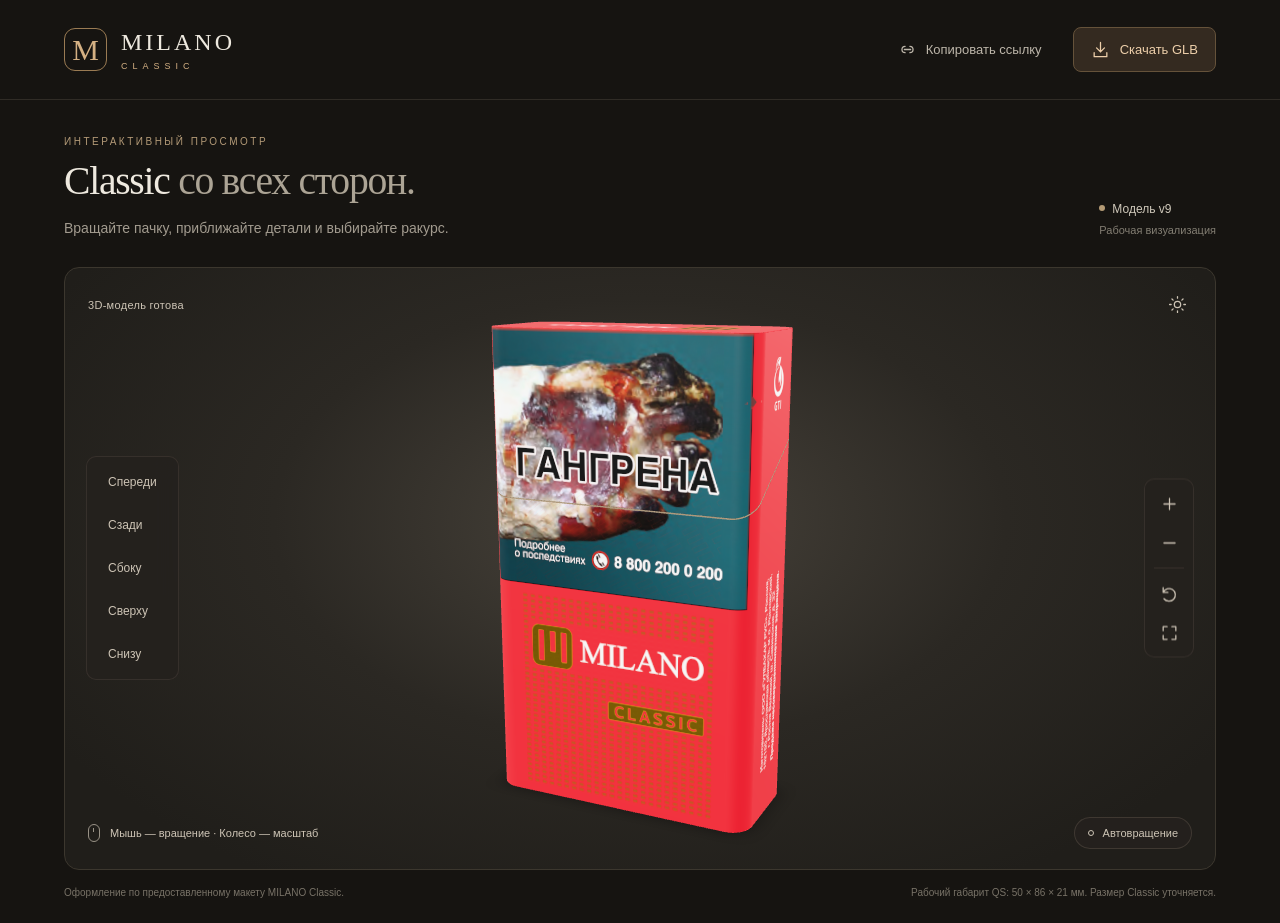
==== index.html @ 2cab7bbc "Publish MILANO Classic v9 interactive viewer" ====
<!doctype html>
<html lang="ru">
<head>
  <meta charset="utf-8">
  <meta name="viewport" content="width=device-width,initial-scale=1">
  <meta name="theme-color" content="#161411">
  <meta name="description" content="Посмотрите модель упаковки MILANO Classic со всех сторон. Вращение, приближение и скачивание модели.">
  <meta name="robots" content="noindex,nofollow">
  <title>MILANO Classic — 3D-просмотр</title>
  <link rel="icon" href="data:image/svg+xml,%3Csvg xmlns='http://www.w3.org/2000/svg' viewBox='0 0 64 64'%3E%3Crect width='64' height='64' rx='16' fill='%23161411'/%3E%3Ctext x='32' y='46' font-size='46' font-family='Georgia' text-anchor='middle' fill='%23d9b57b'%3EM%3C/text%3E%3C/svg%3E">
  <link rel="stylesheet" href="./styles.css?v=9">
  <script type="module" src="./assets/model-viewer.min.js"></script>
  <script type="module" src="./app.js?v=9"></script>
</head>
<body>
  <header class="header">
    <a class="brand" href="./" aria-label="MILANO Classic, главная"><span class="monogram" aria-hidden="true">M</span><span>MILANO<span class="brand-sub">CLASSIC</span></span></a>
    <div class="header-actions"><button id="share" class="quiet-button" type="button"><svg viewBox="0 0 24 24" aria-hidden="true"><path d="M15 8a4 4 0 0 1 0 8m-6 0a4 4 0 0 1 0-8m-1 4h8"/></svg>Копировать ссылку</button><a class="download" href="./assets/classic.glb?v=9" download="milano-classic-v9.glb"><svg viewBox="0 0 24 24" aria-hidden="true"><path d="M12 3v12m-5-5 5 5 5-5M4 16v5h16v-5"/></svg><span>Скачать GLB</span></a></div>
  </header>
  <main>
    <section class="intro" aria-labelledby="title"><div><p class="eyebrow">ИНТЕРАКТИВНЫЙ ПРОСМОТР</p><h1 id="title">Classic <span>со всех сторон.</span></h1><p class="description">Вращайте пачку, приближайте детали и выбирайте ракурс.</p></div><p class="version"><span></span>Модель v9<small>Рабочая визуализация</small></p></section>
    <section class="stage" id="stage" aria-label="Интерактивная 3D-модель">
      <div class="stage-top"><span id="status" role="status">Загрузка модели…</span><button class="icon-button" id="background" type="button" aria-label="Включить светлый фон" title="Светлый / тёмный фон"><svg viewBox="0 0 24 24" aria-hidden="true"><circle cx="12" cy="12" r="4"/><path d="M12 2v2m0 16v2M2 12h2m16 0h2M5 5l1.5 1.5m11 11L19 19M19 5l-1.5 1.5m-11 11L5 19"/></svg></button></div>
      <model-viewer id="viewer" src="./assets/classic.glb?v=9" poster="./assets/poster.png?v=9" alt="3D-модель пачки MILANO Classic со скруглёнными углами" camera-controls touch-action="pan-y" camera-orbit="25deg 75deg 105%" min-camera-orbit="auto 0deg 45%" max-camera-orbit="auto 180deg 240%" field-of-view="30deg" exposure="1" shadow-intensity="0.7" shadow-softness="1" environment-image="neutral" interaction-prompt="none" disable-pan aria-busy="true">
        <div class="loading" slot="progress-bar" id="loading"><span class="spinner"></span><span id="progress">Открываем 3D-модель</span></div>
      </model-viewer>
      <div class="error" id="error" hidden><h2>Не удалось открыть 3D-модель</h2><p>Попробуйте обновить просмотр или скачать GLB и открыть его на компьютере.</p><button class="download" id="retry" type="button">Повторить загрузку</button></div>
      <div class="view-controls" role="group" aria-label="Выбрать ракурс"><button data-view="front" type="button">Спереди</button><button data-view="back" type="button">Сзади</button><button data-view="side" type="button">Сбоку</button><button data-view="top" type="button">Сверху</button><button data-view="bottom" type="button">Снизу</button></div>
      <div class="utility-controls"><button class="icon-button" id="zoom-in" type="button" aria-label="Приблизить" title="Приблизить"><svg viewBox="0 0 24 24" aria-hidden="true"><path d="M5 12h14M12 5v14"/></svg></button><button class="icon-button" id="zoom-out" type="button" aria-label="Отдалить" title="Отдалить"><svg viewBox="0 0 24 24" aria-hidden="true"><path d="M5 12h14"/></svg></button><span class="separator"></span><button class="icon-button" id="reset" type="button" aria-label="Исходный ракурс" title="Исходный ракурс"><svg viewBox="0 0 24 24" aria-hidden="true"><path d="M4 10a8 8 0 1 1 1 8M4 4v6h6"/></svg></button><button class="icon-button" id="fullscreen" type="button" aria-label="На весь экран" title="На весь экран"><svg viewBox="0 0 24 24" aria-hidden="true"><path d="M9 4H4v5m11-5h5v5M4 15v5h5m6 0h5v-5"/></svg></button></div>
      <div class="stage-bottom"><p><span class="mouse-symbol" aria-hidden="true"></span><span class="desktop-hint">Мышь — вращение · Колесо — масштаб</span><span class="mobile-hint">Проведите пальцем для вращения · Сведите пальцы для масштаба</span></p><button id="rotate" class="rotate" aria-pressed="false" type="button"><span class="rotate-dot"></span>Автовращение</button></div>
    </section>
    <footer><p>Оформление по предоставленному макету MILANO Classic.</p><p>Рабочий габарит QS: 50 × 86 × 21 мм. Размер Classic уточняется.</p></footer>
  </main>
  <div class="toast" role="status" id="toast" hidden></div>
  <dialog id="share-dialog"><form method="dialog"><h2>Ссылка на модель</h2><p>Скопируйте адрес и отправьте коллегам.</p><input id="share-url" readonly aria-label="Ссылка на модель"><button class="download" value="close">Закрыть</button></form></dialog>
  <noscript><p class="noscript">Для вращения модели включите JavaScript. <a href="./assets/classic.glb?v=9" download>Скачать модель GLB</a>.</p></noscript>
</body>
</html>
---- styles.css ----
:root{font-family:Inter,"Segoe UI",Arial,sans-serif;color:#eee9df;background:#161411;color-scheme:dark;--gold:#d4b083;--muted:#9d988e;--border:#3e3930}*{box-sizing:border-box}body{margin:0}button,a,input{-webkit-tap-highlight-color:transparent}button,a{touch-action:manipulation}button{font:inherit;cursor:pointer}a{color:inherit;text-decoration:none}button:focus-visible,a:focus-visible,input:focus-visible{outline:2px solid #e5be89;outline-offset:5px}button:disabled{cursor:wait;opacity:.4}svg{width:19px;height:19px;fill:none;stroke:currentColor;stroke-width:1.6;stroke-linecap:round;stroke-linejoin:round;flex-shrink:0}.header{max-width:1600px;margin:auto;padding:27px 5%;display:flex;justify-content:space-between;align-items:center;border-bottom:1px solid #302c26}.brand{display:flex;gap:14px;align-items:center;font-family:Georgia,serif;font-size:24px;letter-spacing:3px}.monogram{width:43px;height:43px;border:1px solid #9a7b53;color:var(--gold);border-radius:11px;font-size:30px;line-height:41px;text-align:center;letter-spacing:0}.brand-sub{display:block;font:9px "Segoe UI",sans-serif;letter-spacing:5px;color:var(--gold);margin-top:5px}.header-actions{display:flex;align-items:center;gap:25px}.quiet-button{display:flex;gap:9px;align-items:center;background:none;border:0;color:#bdb6aa;font-size:13px}.quiet-button:hover{color:white}.download{display:inline-flex;align-items:center;justify-content:center;gap:10px;padding:12px 17px;border:1px solid #65523a;border-radius:8px;color:#edcfaa;background:#342a20;font-size:13px;transition:background .2s}.download:hover{background:#4c3a28}main{max-width:1600px;padding:0 5%;margin:auto}.intro{display:flex;justify-content:space-between;align-items:flex-end;gap:24px;padding:36px 0 28px}.eyebrow{font-size:10px;letter-spacing:2.5px;color:#b39a77;margin:0 0 12px}h1{font-family:Georgia,"Times New Roman",serif;font-size:clamp(30px,3.1vw,47px);font-weight:400;letter-spacing:-1.3px;margin:0;line-height:1.15}h1 span{color:#aca495}.description{color:#a29b8f;font-size:14px;margin:13px 0 0;line-height:1.5}.version{font-size:12px;white-space:nowrap;margin:0 0 3px;color:#d0c9bb}.version>span{display:inline-block;width:6px;height:6px;border-radius:50%;background:#b49b75;margin:0 7px 2px 0}.version small{display:block;font-size:11px;color:#837e73;margin-top:8px}.stage{position:relative;border:1px solid #3c372e;border-radius:15px;overflow:hidden;background:radial-gradient(ellipse at 50% 42%,#48433b 0,#2b2823 45%,#201e1a 85%);height:clamp(470px,67vh,820px);min-height:470px;isolation:isolate;--stage-color:#cdc4b5;--glass:#25221ee8;--button-active:#d0ad79}.stage.light{background:radial-gradient(ellipse at 50% 40%,#f1ede5,#ded9cf 65%,#cac3b7);--stage-color:#514b41;--glass:#f3eee5ed;--button-active:#3c3122}.stage-top{position:absolute;top:19px;left:23px;right:20px;display:flex;align-items:center;justify-content:space-between;z-index:2;pointer-events:none;color:var(--stage-color)}.stage-top>button{pointer-events:auto}#status{font-size:11px;letter-spacing:.3px}model-viewer{width:100%;height:100%;position:absolute;inset:0;--poster-color:transparent;--progress-bar-color:#d4b083;outline:none}.loading{position:absolute;left:50%;top:48%;transform:translate(-50%,-50%);display:flex;align-items:center;gap:12px;padding:15px 21px;border:1px solid #6c5d493a;border-radius:12px;white-space:nowrap;background:#201d19e8;color:#e0c7a2;font-size:12px}.loading[hidden]{display:none}.spinner{height:17px;width:17px;display:inline-block;border:1px solid #6f6251;border-top-color:#e5bd88;border-radius:50%;animation:spin 1s linear infinite}@keyframes spin{to{transform:rotate(360deg)}}.icon-button{width:36px;height:36px;display:flex;align-items:center;justify-content:center;border:0;border-radius:7px;background:transparent;color:var(--stage-color);transition:background .15s}.icon-button:hover{background:#9c846a30}.view-controls{position:absolute;top:50%;left:21px;transform:translateY(-50%);display:flex;flex-direction:column;gap:5px;background:var(--glass);border:1px solid #8a77682e;padding:6px;border-radius:10px;backdrop-filter:blur(12px)}.view-controls button{background:transparent;border:0;border-radius:6px;font-size:12px;color:var(--stage-color);padding:12px 15px;text-align:left}.view-controls button:hover,.view-controls button[aria-pressed=true]{background:#9c846a24;color:var(--button-active)}.utility-controls{position:absolute;right:21px;top:50%;transform:translateY(-50%);display:flex;flex-direction:column;gap:3px;padding:6px;background:var(--glass);border:1px solid #8a77682e;border-radius:10px;backdrop-filter:blur(12px)}.separator{height:1px;background:#8c7c6430;margin:4px 3px}.stage-bottom{position:absolute;bottom:20px;left:23px;right:23px;display:flex;align-items:center;justify-content:space-between;gap:12px;color:var(--stage-color)}.stage-bottom p{display:flex;align-items:center;gap:10px;margin:0;font-size:11px}.mouse-symbol{display:inline-block;width:12px;height:18px;border:1px solid currentColor;border-radius:8px;position:relative;opacity:.7}.mouse-symbol:after{content:"";position:absolute;left:4px;top:3px;height:4px;border-left:1px solid currentColor}.rotate{display:flex;align-items:center;gap:9px;border:1px solid #8a776845;background:var(--glass);border-radius:20px;color:var(--stage-color);padding:9px 13px;font-size:11px}.rotate-dot{width:6px;height:6px;border:1px solid currentColor;border-radius:50%}.rotate[aria-pressed=true] .rotate-dot{background:var(--button-active);border-color:var(--button-active)}.mobile-hint{display:none}.error{position:absolute;inset:0;display:flex;flex-direction:column;align-items:center;justify-content:center;padding:35px;background:#201e1aef;text-align:center;z-index:4}.error[hidden]{display:none}.error h2{font-weight:500;font-size:23px}.error p{font-size:14px;color:#b8ac9b;max-width:420px;line-height:1.6}footer{display:flex;justify-content:space-between;gap:20px;padding:15px 0 23px;color:#787267;font-size:10px;line-height:1.5}footer p{margin:0}.stage:fullscreen{border:0;border-radius:0;height:100vh;max-width:none}.toast{position:fixed;left:50%;bottom:25px;transform:translateX(-50%);background:#eee4d1;color:#29241c;border-radius:9px;padding:13px 20px;font-size:13px;z-index:10;box-shadow:0 4px 35px #0005}.toast[hidden]{display:none}dialog{max-width:min(500px,90vw);padding:30px;border:1px solid #65523a;border-radius:14px;background:#231f19;color:#eee9df}dialog::backdrop{background:#0009}dialog h2{font:28px Georgia,serif}dialog p{font-size:14px;color:#aaa08f}dialog input{width:100%;margin:10px 0 25px;padding:12px;border:1px solid #635642;background:#171410;border-radius:6px;color:#e0c7a2}.noscript{margin:25px;text-align:center}.noscript a{text-decoration:underline}@media(max-width:700px){.header{padding:19px 5%}.header-actions{gap:13px}.quiet-button{font-size:0;padding:6px}.quiet-button svg{width:21px;height:21px}.download{padding:10px 12px;font-size:11px}.brand{font-size:18px;gap:10px;letter-spacing:2px}.monogram{width:36px;height:36px;line-height:35px;font-size:26px;border-radius:9px}.brand-sub{font-size:8px;margin-top:3px;letter-spacing:4px}.intro{padding:27px 0 22px;align-items:flex-start;gap:10px}.eyebrow{font-size:8px;letter-spacing:1.8px}h1{font-size:32px}h1 span{display:block;margin-top:3px}.description{font-size:12px;max-width:240px;margin-top:12px}.version{font-size:10px;margin-top:6px}.version small{font-size:9px;white-space:normal;max-width:86px}.stage{height:65vh;min-height:510px}.stage-top{left:15px;right:13px;top:12px}.view-controls{left:50%;top:auto;bottom:61px;transform:translateX(-50%);flex-direction:row;gap:0;padding:4px}.view-controls button{padding:10px 11px;font-size:10px;white-space:nowrap}.utility-controls{top:60px;right:12px;transform:none;padding:3px}.icon-button{width:32px;height:32px}.stage-bottom{bottom:17px;left:15px;right:15px;align-items:center}.desktop-hint,.mouse-symbol{display:none}.mobile-hint{display:inline}.stage-bottom p{font-size:8px;max-width:155px;line-height:1.5}.rotate{font-size:9px;padding:8px 10px;gap:6px}footer{font-size:9px;flex-direction:column;gap:5px;padding-top:12px}}@media(prefers-reduced-motion:reduce){*{scroll-behavior:auto}.spinner{animation-duration:2s}}
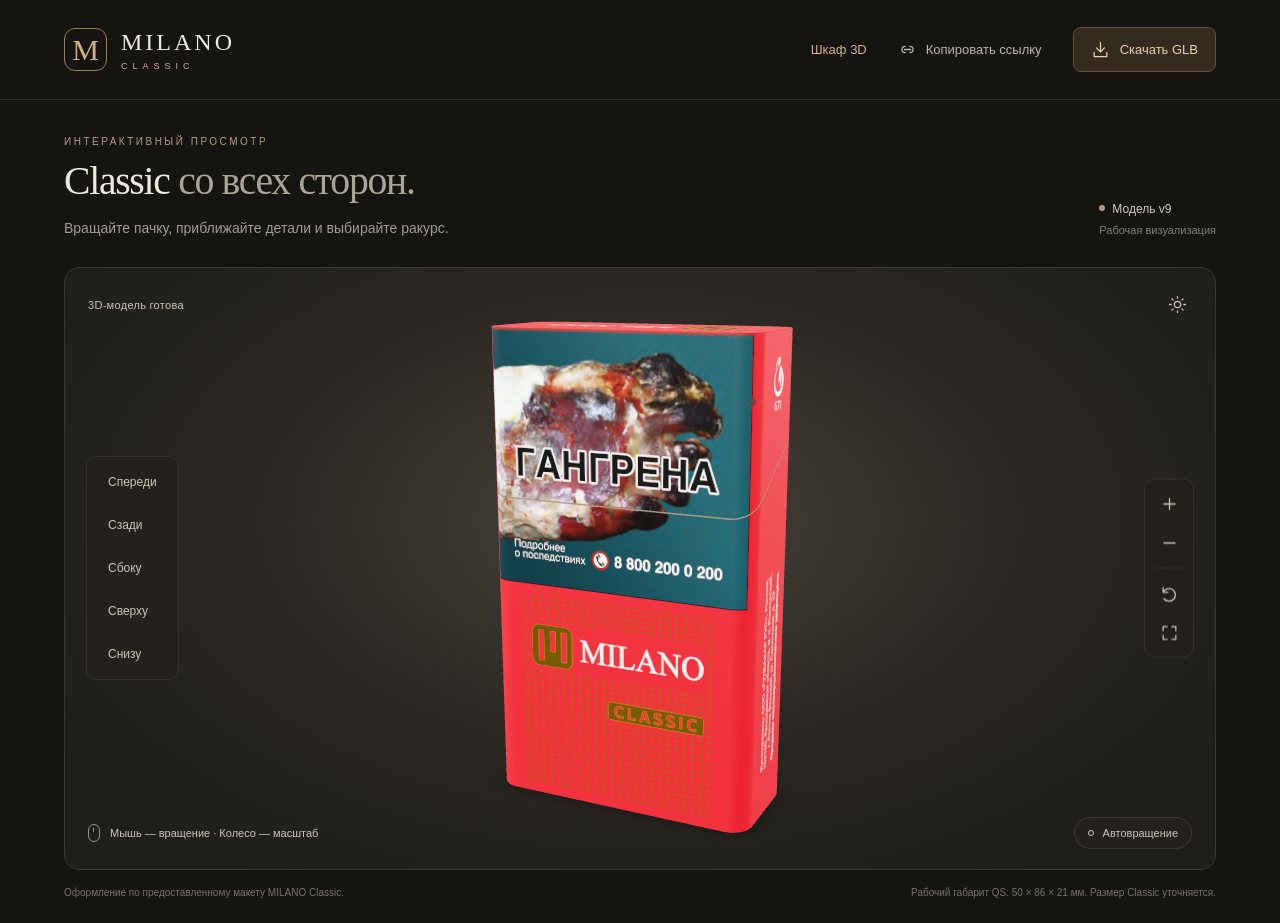
==== commit fae2fc05: "Add instanced 3D cabinet with 1100 Classic packs" ====
--- a/index.html
+++ b/index.html
@@ -8,14 +8,14 @@
   <meta name="robots" content="noindex,nofollow">
   <title>MILANO Classic — 3D-просмотр</title>
   <link rel="icon" href="data:image/svg+xml,%3Csvg xmlns='http://www.w3.org/2000/svg' viewBox='0 0 64 64'%3E%3Crect width='64' height='64' rx='16' fill='%23161411'/%3E%3Ctext x='32' y='46' font-size='46' font-family='Georgia' text-anchor='middle' fill='%23d9b57b'%3EM%3C/text%3E%3C/svg%3E">
-  <link rel="stylesheet" href="./styles.css?v=9">
+  <link rel="stylesheet" href="./styles.css?v=10">
   <script type="module" src="./assets/model-viewer.min.js"></script>
   <script type="module" src="./app.js?v=9"></script>
 </head>
 <body>
   <header class="header">
     <a class="brand" href="./" aria-label="MILANO Classic, главная"><span class="monogram" aria-hidden="true">M</span><span>MILANO<span class="brand-sub">CLASSIC</span></span></a>
-    <div class="header-actions"><button id="share" class="quiet-button" type="button"><svg viewBox="0 0 24 24" aria-hidden="true"><path d="M15 8a4 4 0 0 1 0 8m-6 0a4 4 0 0 1 0-8m-1 4h8"/></svg>Копировать ссылку</button><a class="download" href="./assets/classic.glb?v=9" download="milano-classic-v9.glb"><svg viewBox="0 0 24 24" aria-hidden="true"><path d="M12 3v12m-5-5 5 5 5-5M4 16v5h16v-5"/></svg><span>Скачать GLB</span></a></div>
+    <div class="header-actions"><a class="model-link" href="./cabinet/">Шкаф 3D</a><button id="share" class="quiet-button" type="button"><svg viewBox="0 0 24 24" aria-hidden="true"><path d="M15 8a4 4 0 0 1 0 8m-6 0a4 4 0 0 1 0-8m-1 4h8"/></svg>Копировать ссылку</button><a class="download" href="./assets/classic.glb?v=9" download="milano-classic-v9.glb"><svg viewBox="0 0 24 24" aria-hidden="true"><path d="M12 3v12m-5-5 5 5 5-5M4 16v5h16v-5"/></svg><span>Скачать GLB</span></a></div>
   </header>
   <main>
     <section class="intro" aria-labelledby="title"><div><p class="eyebrow">ИНТЕРАКТИВНЫЙ ПРОСМОТР</p><h1 id="title">Classic <span>со всех сторон.</span></h1><p class="description">Вращайте пачку, приближайте детали и выбирайте ракурс.</p></div><p class="version"><span></span>Модель v9<small>Рабочая визуализация</small></p></section>
--- a/styles.css
+++ b/styles.css
@@ -1 +1,3 @@
 :root{font-family:Inter,"Segoe UI",Arial,sans-serif;color:#eee9df;background:#161411;color-scheme:dark;--gold:#d4b083;--muted:#9d988e;--border:#3e3930}*{box-sizing:border-box}body{margin:0}button,a,input{-webkit-tap-highlight-color:transparent}button,a{touch-action:manipulation}button{font:inherit;cursor:pointer}a{color:inherit;text-decoration:none}button:focus-visible,a:focus-visible,input:focus-visible{outline:2px solid #e5be89;outline-offset:5px}button:disabled{cursor:wait;opacity:.4}svg{width:19px;height:19px;fill:none;stroke:currentColor;stroke-width:1.6;stroke-linecap:round;stroke-linejoin:round;flex-shrink:0}.header{max-width:1600px;margin:auto;padding:27px 5%;display:flex;justify-content:space-between;align-items:center;border-bottom:1px solid #302c26}.brand{display:flex;gap:14px;align-items:center;font-family:Georgia,serif;font-size:24px;letter-spacing:3px}.monogram{width:43px;height:43px;border:1px solid #9a7b53;color:var(--gold);border-radius:11px;font-size:30px;line-height:41px;text-align:center;letter-spacing:0}.brand-sub{display:block;font:9px "Segoe UI",sans-serif;letter-spacing:5px;color:var(--gold);margin-top:5px}.header-actions{display:flex;align-items:center;gap:25px}.quiet-button{display:flex;gap:9px;align-items:center;background:none;border:0;color:#bdb6aa;font-size:13px}.quiet-button:hover{color:white}.download{display:inline-flex;align-items:center;justify-content:center;gap:10px;padding:12px 17px;border:1px solid #65523a;border-radius:8px;color:#edcfaa;background:#342a20;font-size:13px;transition:background .2s}.download:hover{background:#4c3a28}main{max-width:1600px;padding:0 5%;margin:auto}.intro{display:flex;justify-content:space-between;align-items:flex-end;gap:24px;padding:36px 0 28px}.eyebrow{font-size:10px;letter-spacing:2.5px;color:#b39a77;margin:0 0 12px}h1{font-family:Georgia,"Times New Roman",serif;font-size:clamp(30px,3.1vw,47px);font-weight:400;letter-spacing:-1.3px;margin:0;line-height:1.15}h1 span{color:#aca495}.description{color:#a29b8f;font-size:14px;margin:13px 0 0;line-height:1.5}.version{font-size:12px;white-space:nowrap;margin:0 0 3px;color:#d0c9bb}.version>span{display:inline-block;width:6px;height:6px;border-radius:50%;background:#b49b75;margin:0 7px 2px 0}.version small{display:block;font-size:11px;color:#837e73;margin-top:8px}.stage{position:relative;border:1px solid #3c372e;border-radius:15px;overflow:hidden;background:radial-gradient(ellipse at 50% 42%,#48433b 0,#2b2823 45%,#201e1a 85%);height:clamp(470px,67vh,820px);min-height:470px;isolation:isolate;--stage-color:#cdc4b5;--glass:#25221ee8;--button-active:#d0ad79}.stage.light{background:radial-gradient(ellipse at 50% 40%,#f1ede5,#ded9cf 65%,#cac3b7);--stage-color:#514b41;--glass:#f3eee5ed;--button-active:#3c3122}.stage-top{position:absolute;top:19px;left:23px;right:20px;display:flex;align-items:center;justify-content:space-between;z-index:2;pointer-events:none;color:var(--stage-color)}.stage-top>button{pointer-events:auto}#status{font-size:11px;letter-spacing:.3px}model-viewer{width:100%;height:100%;position:absolute;inset:0;--poster-color:transparent;--progress-bar-color:#d4b083;outline:none}.loading{position:absolute;left:50%;top:48%;transform:translate(-50%,-50%);display:flex;align-items:center;gap:12px;padding:15px 21px;border:1px solid #6c5d493a;border-radius:12px;white-space:nowrap;background:#201d19e8;color:#e0c7a2;font-size:12px}.loading[hidden]{display:none}.spinner{height:17px;width:17px;display:inline-block;border:1px solid #6f6251;border-top-color:#e5bd88;border-radius:50%;animation:spin 1s linear infinite}@keyframes spin{to{transform:rotate(360deg)}}.icon-button{width:36px;height:36px;display:flex;align-items:center;justify-content:center;border:0;border-radius:7px;background:transparent;color:var(--stage-color);transition:background .15s}.icon-button:hover{background:#9c846a30}.view-controls{position:absolute;top:50%;left:21px;transform:translateY(-50%);display:flex;flex-direction:column;gap:5px;background:var(--glass);border:1px solid #8a77682e;padding:6px;border-radius:10px;backdrop-filter:blur(12px)}.view-controls button{background:transparent;border:0;border-radius:6px;font-size:12px;color:var(--stage-color);padding:12px 15px;text-align:left}.view-controls button:hover,.view-controls button[aria-pressed=true]{background:#9c846a24;color:var(--button-active)}.utility-controls{position:absolute;right:21px;top:50%;transform:translateY(-50%);display:flex;flex-direction:column;gap:3px;padding:6px;background:var(--glass);border:1px solid #8a77682e;border-radius:10px;backdrop-filter:blur(12px)}.separator{height:1px;background:#8c7c6430;margin:4px 3px}.stage-bottom{position:absolute;bottom:20px;left:23px;right:23px;display:flex;align-items:center;justify-content:space-between;gap:12px;color:var(--stage-color)}.stage-bottom p{display:flex;align-items:center;gap:10px;margin:0;font-size:11px}.mouse-symbol{display:inline-block;width:12px;height:18px;border:1px solid currentColor;border-radius:8px;position:relative;opacity:.7}.mouse-symbol:after{content:"";position:absolute;left:4px;top:3px;height:4px;border-left:1px solid currentColor}.rotate{display:flex;align-items:center;gap:9px;border:1px solid #8a776845;background:var(--glass);border-radius:20px;color:var(--stage-color);padding:9px 13px;font-size:11px}.rotate-dot{width:6px;height:6px;border:1px solid currentColor;border-radius:50%}.rotate[aria-pressed=true] .rotate-dot{background:var(--button-active);border-color:var(--button-active)}.mobile-hint{display:none}.error{position:absolute;inset:0;display:flex;flex-direction:column;align-items:center;justify-content:center;padding:35px;background:#201e1aef;text-align:center;z-index:4}.error[hidden]{display:none}.error h2{font-weight:500;font-size:23px}.error p{font-size:14px;color:#b8ac9b;max-width:420px;line-height:1.6}footer{display:flex;justify-content:space-between;gap:20px;padding:15px 0 23px;color:#787267;font-size:10px;line-height:1.5}footer p{margin:0}.stage:fullscreen{border:0;border-radius:0;height:100vh;max-width:none}.toast{position:fixed;left:50%;bottom:25px;transform:translateX(-50%);background:#eee4d1;color:#29241c;border-radius:9px;padding:13px 20px;font-size:13px;z-index:10;box-shadow:0 4px 35px #0005}.toast[hidden]{display:none}dialog{max-width:min(500px,90vw);padding:30px;border:1px solid #65523a;border-radius:14px;background:#231f19;color:#eee9df}dialog::backdrop{background:#0009}dialog h2{font:28px Georgia,serif}dialog p{font-size:14px;color:#aaa08f}dialog input{width:100%;margin:10px 0 25px;padding:12px;border:1px solid #635642;background:#171410;border-radius:6px;color:#e0c7a2}.noscript{margin:25px;text-align:center}.noscript a{text-decoration:underline}@media(max-width:700px){.header{padding:19px 5%}.header-actions{gap:13px}.quiet-button{font-size:0;padding:6px}.quiet-button svg{width:21px;height:21px}.download{padding:10px 12px;font-size:11px}.brand{font-size:18px;gap:10px;letter-spacing:2px}.monogram{width:36px;height:36px;line-height:35px;font-size:26px;border-radius:9px}.brand-sub{font-size:8px;margin-top:3px;letter-spacing:4px}.intro{padding:27px 0 22px;align-items:flex-start;gap:10px}.eyebrow{font-size:8px;letter-spacing:1.8px}h1{font-size:32px}h1 span{display:block;margin-top:3px}.description{font-size:12px;max-width:240px;margin-top:12px}.version{font-size:10px;margin-top:6px}.version small{font-size:9px;white-space:normal;max-width:86px}.stage{height:65vh;min-height:510px}.stage-top{left:15px;right:13px;top:12px}.view-controls{left:50%;top:auto;bottom:61px;transform:translateX(-50%);flex-direction:row;gap:0;padding:4px}.view-controls button{padding:10px 11px;font-size:10px;white-space:nowrap}.utility-controls{top:60px;right:12px;transform:none;padding:3px}.icon-button{width:32px;height:32px}.stage-bottom{bottom:17px;left:15px;right:15px;align-items:center}.desktop-hint,.mouse-symbol{display:none}.mobile-hint{display:inline}.stage-bottom p{font-size:8px;max-width:155px;line-height:1.5}.rotate{font-size:9px;padding:8px 10px;gap:6px}footer{font-size:9px;flex-direction:column;gap:5px;padding-top:12px}}@media(prefers-reduced-motion:reduce){*{scroll-behavior:auto}.spinner{animation-duration:2s}}
+
+.model-link{font-size:13px;color:var(--gold);white-space:nowrap}@media(max-width:600px){.model-link{font-size:11px}.header-actions{gap:10px}}
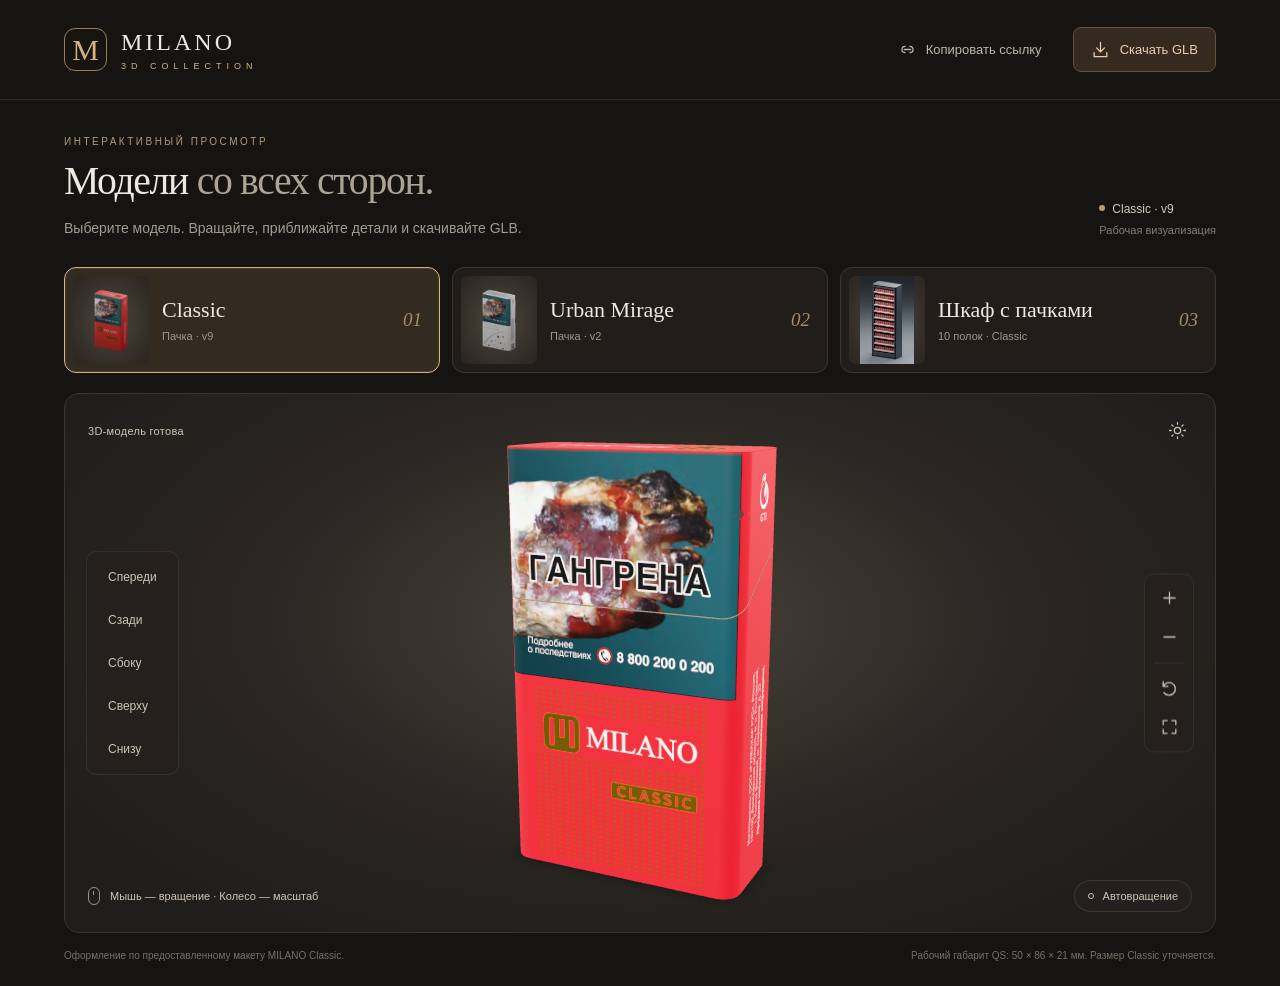
==== commit ed921d01: "Unify Classic Urban Mirage and cabinet in one 3D catalog" ====
--- a/index.html
+++ b/index.html
@@ -4,32 +4,37 @@
   <meta charset="utf-8">
   <meta name="viewport" content="width=device-width,initial-scale=1">
   <meta name="theme-color" content="#161411">
-  <meta name="description" content="Посмотрите модель упаковки MILANO Classic со всех сторон. Вращение, приближение и скачивание модели.">
+  <meta name="description" content="Каталог 3D-моделей MILANO: Classic, Urban Mirage и шкаф с пачками.">
   <meta name="robots" content="noindex,nofollow">
-  <title>MILANO Classic — 3D-просмотр</title>
+  <title>MILANO — каталог 3D-моделей</title>
   <link rel="icon" href="data:image/svg+xml,%3Csvg xmlns='http://www.w3.org/2000/svg' viewBox='0 0 64 64'%3E%3Crect width='64' height='64' rx='16' fill='%23161411'/%3E%3Ctext x='32' y='46' font-size='46' font-family='Georgia' text-anchor='middle' fill='%23d9b57b'%3EM%3C/text%3E%3C/svg%3E">
-  <link rel="stylesheet" href="./styles.css?v=10">
+  <link rel="stylesheet" href="./styles.css?v=11">
   <script type="module" src="./assets/model-viewer.min.js"></script>
-  <script type="module" src="./app.js?v=9"></script>
+  <script type="module" src="./app.js?v=11"></script>
 </head>
 <body>
   <header class="header">
-    <a class="brand" href="./" aria-label="MILANO Classic, главная"><span class="monogram" aria-hidden="true">M</span><span>MILANO<span class="brand-sub">CLASSIC</span></span></a>
-    <div class="header-actions"><a class="model-link" href="./cabinet/">Шкаф 3D</a><button id="share" class="quiet-button" type="button"><svg viewBox="0 0 24 24" aria-hidden="true"><path d="M15 8a4 4 0 0 1 0 8m-6 0a4 4 0 0 1 0-8m-1 4h8"/></svg>Копировать ссылку</button><a class="download" href="./assets/classic.glb?v=9" download="milano-classic-v9.glb"><svg viewBox="0 0 24 24" aria-hidden="true"><path d="M12 3v12m-5-5 5 5 5-5M4 16v5h16v-5"/></svg><span>Скачать GLB</span></a></div>
+    <a class="brand" href="./" aria-label="MILANO, каталог моделей"><span class="monogram" aria-hidden="true">M</span><span>MILANO<span class="brand-sub">3D COLLECTION</span></span></a>
+    <div class="header-actions"><button id="share" class="quiet-button" type="button"><svg viewBox="0 0 24 24" aria-hidden="true"><path d="M15 8a4 4 0 0 1 0 8m-6 0a4 4 0 0 1 0-8m-1 4h8"/></svg>Копировать ссылку</button><a id="download-model" class="download" href="./assets/classic.glb?v=9" download="milano-classic-v9.glb"><svg viewBox="0 0 24 24" aria-hidden="true"><path d="M12 3v12m-5-5 5 5 5-5M4 16v5h16v-5"/></svg><span>Скачать GLB</span></a></div>
   </header>
   <main>
-    <section class="intro" aria-labelledby="title"><div><p class="eyebrow">ИНТЕРАКТИВНЫЙ ПРОСМОТР</p><h1 id="title">Classic <span>со всех сторон.</span></h1><p class="description">Вращайте пачку, приближайте детали и выбирайте ракурс.</p></div><p class="version"><span></span>Модель v9<small>Рабочая визуализация</small></p></section>
+    <section class="intro" aria-labelledby="title"><div><p class="eyebrow">ИНТЕРАКТИВНЫЙ ПРОСМОТР</p><h1 id="title">Модели <span>со всех сторон.</span></h1><p class="description">Выберите модель. Вращайте, приближайте детали и скачивайте GLB.</p></div><p class="version"><span></span><b id="model-version">Classic · v9</b><small>Рабочая визуализация</small></p></section>
+<nav class="model-catalog" aria-label="Выбор 3D-модели">
+<a class="model-card" href="#classic" data-model="classic" aria-current="true"><img src="./assets/poster.png?v=9" alt="" width="76" height="88"><span><strong>Classic</strong><small>Пачка · v9</small></span><em>01</em></a>
+<a class="model-card" href="#urban-mirage" data-model="urban-mirage"><img src="./assets/urban-mirage-poster.png?v=2" alt="" width="76" height="88"><span><strong>Urban Mirage</strong><small>Пачка · v2</small></span><em>02</em></a>
+<a class="model-card" href="#cabinet" data-model="cabinet"><img src="./assets/cabinet-poster.jpg?v=1" alt="" width="76" height="88"><span><strong>Шкаф с пачками</strong><small>10 полок · Classic</small></span><em>03</em></a>
+</nav>
     <section class="stage" id="stage" aria-label="Интерактивная 3D-модель">
       <div class="stage-top"><span id="status" role="status">Загрузка модели…</span><button class="icon-button" id="background" type="button" aria-label="Включить светлый фон" title="Светлый / тёмный фон"><svg viewBox="0 0 24 24" aria-hidden="true"><circle cx="12" cy="12" r="4"/><path d="M12 2v2m0 16v2M2 12h2m16 0h2M5 5l1.5 1.5m11 11L19 19M19 5l-1.5 1.5m-11 11L5 19"/></svg></button></div>
       <model-viewer id="viewer" src="./assets/classic.glb?v=9" poster="./assets/poster.png?v=9" alt="3D-модель пачки MILANO Classic со скруглёнными углами" camera-controls touch-action="pan-y" camera-orbit="25deg 75deg 105%" min-camera-orbit="auto 0deg 45%" max-camera-orbit="auto 180deg 240%" field-of-view="30deg" exposure="1" shadow-intensity="0.7" shadow-softness="1" environment-image="neutral" interaction-prompt="none" disable-pan aria-busy="true">
         <div class="loading" slot="progress-bar" id="loading"><span class="spinner"></span><span id="progress">Открываем 3D-модель</span></div>
       </model-viewer>
       <div class="error" id="error" hidden><h2>Не удалось открыть 3D-модель</h2><p>Попробуйте обновить просмотр или скачать GLB и открыть его на компьютере.</p><button class="download" id="retry" type="button">Повторить загрузку</button></div>
-      <div class="view-controls" role="group" aria-label="Выбрать ракурс"><button data-view="front" type="button">Спереди</button><button data-view="back" type="button">Сзади</button><button data-view="side" type="button">Сбоку</button><button data-view="top" type="button">Сверху</button><button data-view="bottom" type="button">Снизу</button></div>
+      <div class="view-controls" role="group" aria-label="Выбрать ракурс"><button data-view="front" type="button">Спереди</button><button data-view="back" type="button">Сзади</button><button data-view="side" type="button">Сбоку</button><button data-view="top" type="button">Сверху</button><button data-view="bottom" type="button">Снизу</button><button data-view="detail" type="button" hidden>Крупно</button></div>
       <div class="utility-controls"><button class="icon-button" id="zoom-in" type="button" aria-label="Приблизить" title="Приблизить"><svg viewBox="0 0 24 24" aria-hidden="true"><path d="M5 12h14M12 5v14"/></svg></button><button class="icon-button" id="zoom-out" type="button" aria-label="Отдалить" title="Отдалить"><svg viewBox="0 0 24 24" aria-hidden="true"><path d="M5 12h14"/></svg></button><span class="separator"></span><button class="icon-button" id="reset" type="button" aria-label="Исходный ракурс" title="Исходный ракурс"><svg viewBox="0 0 24 24" aria-hidden="true"><path d="M4 10a8 8 0 1 1 1 8M4 4v6h6"/></svg></button><button class="icon-button" id="fullscreen" type="button" aria-label="На весь экран" title="На весь экран"><svg viewBox="0 0 24 24" aria-hidden="true"><path d="M9 4H4v5m11-5h5v5M4 15v5h5m6 0h5v-5"/></svg></button></div>
       <div class="stage-bottom"><p><span class="mouse-symbol" aria-hidden="true"></span><span class="desktop-hint">Мышь — вращение · Колесо — масштаб</span><span class="mobile-hint">Проведите пальцем для вращения · Сведите пальцы для масштаба</span></p><button id="rotate" class="rotate" aria-pressed="false" type="button"><span class="rotate-dot"></span>Автовращение</button></div>
     </section>
-    <footer><p>Оформление по предоставленному макету MILANO Classic.</p><p>Рабочий габарит QS: 50 × 86 × 21 мм. Размер Classic уточняется.</p></footer>
+    <footer><p id="model-source">Оформление по предоставленному макету MILANO Classic.</p><p id="model-dimensions">Рабочий габарит QS: 50 × 86 × 21 мм. Размер Classic уточняется.</p></footer>
   </main>
   <div class="toast" role="status" id="toast" hidden></div>
   <dialog id="share-dialog"><form method="dialog"><h2>Ссылка на модель</h2><p>Скопируйте адрес и отправьте коллегам.</p><input id="share-url" readonly aria-label="Ссылка на модель"><button class="download" value="close">Закрыть</button></form></dialog>
--- a/styles.css
+++ b/styles.css
@@ -1,3 +1,6 @@
 :root{font-family:Inter,"Segoe UI",Arial,sans-serif;color:#eee9df;background:#161411;color-scheme:dark;--gold:#d4b083;--muted:#9d988e;--border:#3e3930}*{box-sizing:border-box}body{margin:0}button,a,input{-webkit-tap-highlight-color:transparent}button,a{touch-action:manipulation}button{font:inherit;cursor:pointer}a{color:inherit;text-decoration:none}button:focus-visible,a:focus-visible,input:focus-visible{outline:2px solid #e5be89;outline-offset:5px}button:disabled{cursor:wait;opacity:.4}svg{width:19px;height:19px;fill:none;stroke:currentColor;stroke-width:1.6;stroke-linecap:round;stroke-linejoin:round;flex-shrink:0}.header{max-width:1600px;margin:auto;padding:27px 5%;display:flex;justify-content:space-between;align-items:center;border-bottom:1px solid #302c26}.brand{display:flex;gap:14px;align-items:center;font-family:Georgia,serif;font-size:24px;letter-spacing:3px}.monogram{width:43px;height:43px;border:1px solid #9a7b53;color:var(--gold);border-radius:11px;font-size:30px;line-height:41px;text-align:center;letter-spacing:0}.brand-sub{display:block;font:9px "Segoe UI",sans-serif;letter-spacing:5px;color:var(--gold);margin-top:5px}.header-actions{display:flex;align-items:center;gap:25px}.quiet-button{display:flex;gap:9px;align-items:center;background:none;border:0;color:#bdb6aa;font-size:13px}.quiet-button:hover{color:white}.download{display:inline-flex;align-items:center;justify-content:center;gap:10px;padding:12px 17px;border:1px solid #65523a;border-radius:8px;color:#edcfaa;background:#342a20;font-size:13px;transition:background .2s}.download:hover{background:#4c3a28}main{max-width:1600px;padding:0 5%;margin:auto}.intro{display:flex;justify-content:space-between;align-items:flex-end;gap:24px;padding:36px 0 28px}.eyebrow{font-size:10px;letter-spacing:2.5px;color:#b39a77;margin:0 0 12px}h1{font-family:Georgia,"Times New Roman",serif;font-size:clamp(30px,3.1vw,47px);font-weight:400;letter-spacing:-1.3px;margin:0;line-height:1.15}h1 span{color:#aca495}.description{color:#a29b8f;font-size:14px;margin:13px 0 0;line-height:1.5}.version{font-size:12px;white-space:nowrap;margin:0 0 3px;color:#d0c9bb}.version>span{display:inline-block;width:6px;height:6px;border-radius:50%;background:#b49b75;margin:0 7px 2px 0}.version small{display:block;font-size:11px;color:#837e73;margin-top:8px}.stage{position:relative;border:1px solid #3c372e;border-radius:15px;overflow:hidden;background:radial-gradient(ellipse at 50% 42%,#48433b 0,#2b2823 45%,#201e1a 85%);height:clamp(470px,67vh,820px);min-height:470px;isolation:isolate;--stage-color:#cdc4b5;--glass:#25221ee8;--button-active:#d0ad79}.stage.light{background:radial-gradient(ellipse at 50% 40%,#f1ede5,#ded9cf 65%,#cac3b7);--stage-color:#514b41;--glass:#f3eee5ed;--button-active:#3c3122}.stage-top{position:absolute;top:19px;left:23px;right:20px;display:flex;align-items:center;justify-content:space-between;z-index:2;pointer-events:none;color:var(--stage-color)}.stage-top>button{pointer-events:auto}#status{font-size:11px;letter-spacing:.3px}model-viewer{width:100%;height:100%;position:absolute;inset:0;--poster-color:transparent;--progress-bar-color:#d4b083;outline:none}.loading{position:absolute;left:50%;top:48%;transform:translate(-50%,-50%);display:flex;align-items:center;gap:12px;padding:15px 21px;border:1px solid #6c5d493a;border-radius:12px;white-space:nowrap;background:#201d19e8;color:#e0c7a2;font-size:12px}.loading[hidden]{display:none}.spinner{height:17px;width:17px;display:inline-block;border:1px solid #6f6251;border-top-color:#e5bd88;border-radius:50%;animation:spin 1s linear infinite}@keyframes spin{to{transform:rotate(360deg)}}.icon-button{width:36px;height:36px;display:flex;align-items:center;justify-content:center;border:0;border-radius:7px;background:transparent;color:var(--stage-color);transition:background .15s}.icon-button:hover{background:#9c846a30}.view-controls{position:absolute;top:50%;left:21px;transform:translateY(-50%);display:flex;flex-direction:column;gap:5px;background:var(--glass);border:1px solid #8a77682e;padding:6px;border-radius:10px;backdrop-filter:blur(12px)}.view-controls button{background:transparent;border:0;border-radius:6px;font-size:12px;color:var(--stage-color);padding:12px 15px;text-align:left}.view-controls button:hover,.view-controls button[aria-pressed=true]{background:#9c846a24;color:var(--button-active)}.utility-controls{position:absolute;right:21px;top:50%;transform:translateY(-50%);display:flex;flex-direction:column;gap:3px;padding:6px;background:var(--glass);border:1px solid #8a77682e;border-radius:10px;backdrop-filter:blur(12px)}.separator{height:1px;background:#8c7c6430;margin:4px 3px}.stage-bottom{position:absolute;bottom:20px;left:23px;right:23px;display:flex;align-items:center;justify-content:space-between;gap:12px;color:var(--stage-color)}.stage-bottom p{display:flex;align-items:center;gap:10px;margin:0;font-size:11px}.mouse-symbol{display:inline-block;width:12px;height:18px;border:1px solid currentColor;border-radius:8px;position:relative;opacity:.7}.mouse-symbol:after{content:"";position:absolute;left:4px;top:3px;height:4px;border-left:1px solid currentColor}.rotate{display:flex;align-items:center;gap:9px;border:1px solid #8a776845;background:var(--glass);border-radius:20px;color:var(--stage-color);padding:9px 13px;font-size:11px}.rotate-dot{width:6px;height:6px;border:1px solid currentColor;border-radius:50%}.rotate[aria-pressed=true] .rotate-dot{background:var(--button-active);border-color:var(--button-active)}.mobile-hint{display:none}.error{position:absolute;inset:0;display:flex;flex-direction:column;align-items:center;justify-content:center;padding:35px;background:#201e1aef;text-align:center;z-index:4}.error[hidden]{display:none}.error h2{font-weight:500;font-size:23px}.error p{font-size:14px;color:#b8ac9b;max-width:420px;line-height:1.6}footer{display:flex;justify-content:space-between;gap:20px;padding:15px 0 23px;color:#787267;font-size:10px;line-height:1.5}footer p{margin:0}.stage:fullscreen{border:0;border-radius:0;height:100vh;max-width:none}.toast{position:fixed;left:50%;bottom:25px;transform:translateX(-50%);background:#eee4d1;color:#29241c;border-radius:9px;padding:13px 20px;font-size:13px;z-index:10;box-shadow:0 4px 35px #0005}.toast[hidden]{display:none}dialog{max-width:min(500px,90vw);padding:30px;border:1px solid #65523a;border-radius:14px;background:#231f19;color:#eee9df}dialog::backdrop{background:#0009}dialog h2{font:28px Georgia,serif}dialog p{font-size:14px;color:#aaa08f}dialog input{width:100%;margin:10px 0 25px;padding:12px;border:1px solid #635642;background:#171410;border-radius:6px;color:#e0c7a2}.noscript{margin:25px;text-align:center}.noscript a{text-decoration:underline}@media(max-width:700px){.header{padding:19px 5%}.header-actions{gap:13px}.quiet-button{font-size:0;padding:6px}.quiet-button svg{width:21px;height:21px}.download{padding:10px 12px;font-size:11px}.brand{font-size:18px;gap:10px;letter-spacing:2px}.monogram{width:36px;height:36px;line-height:35px;font-size:26px;border-radius:9px}.brand-sub{font-size:8px;margin-top:3px;letter-spacing:4px}.intro{padding:27px 0 22px;align-items:flex-start;gap:10px}.eyebrow{font-size:8px;letter-spacing:1.8px}h1{font-size:32px}h1 span{display:block;margin-top:3px}.description{font-size:12px;max-width:240px;margin-top:12px}.version{font-size:10px;margin-top:6px}.version small{font-size:9px;white-space:normal;max-width:86px}.stage{height:65vh;min-height:510px}.stage-top{left:15px;right:13px;top:12px}.view-controls{left:50%;top:auto;bottom:61px;transform:translateX(-50%);flex-direction:row;gap:0;padding:4px}.view-controls button{padding:10px 11px;font-size:10px;white-space:nowrap}.utility-controls{top:60px;right:12px;transform:none;padding:3px}.icon-button{width:32px;height:32px}.stage-bottom{bottom:17px;left:15px;right:15px;align-items:center}.desktop-hint,.mouse-symbol{display:none}.mobile-hint{display:inline}.stage-bottom p{font-size:8px;max-width:155px;line-height:1.5}.rotate{font-size:9px;padding:8px 10px;gap:6px}footer{font-size:9px;flex-direction:column;gap:5px;padding-top:12px}}@media(prefers-reduced-motion:reduce){*{scroll-behavior:auto}.spinner{animation-duration:2s}}
 
 .model-link{font-size:13px;color:var(--gold);white-space:nowrap}@media(max-width:600px){.model-link{font-size:11px}.header-actions{gap:10px}}
+
+.model-catalog{display:grid;grid-template-columns:repeat(3,minmax(0,1fr));gap:12px;margin:0 0 20px}.model-card{display:flex;align-items:center;gap:13px;border:1px solid var(--border);border-radius:12px;padding:8px 17px 8px 8px;background:#211e19;min-width:0;transition:border-color .2s,background .2s}.model-card:hover{background:#30291f;border-color:#a68b64}.model-card[aria-current=true]{border-color:var(--gold);background:#332a20;box-shadow:inset 0 0 0 1px #d4b08320}.model-card img{object-fit:contain;background:radial-gradient(#4c463d,#29251f);border-radius:7px;flex-shrink:0}.model-card strong{display:block;font:22px Georgia,serif;font-weight:400}.model-card small{display:block;color:var(--muted);font-size:11px;margin-top:7px}.model-card em{margin-left:auto;color:#a78c67;font:italic 19px Georgia,serif}.version b{font-weight:400}[hidden]{display:none!important}.stage{height:clamp(470px,60vh,820px)}
+@media(max-width:700px){.model-catalog{gap:7px}.model-card{flex-direction:column;align-items:flex-start;padding:8px;gap:8px}.model-card img{height:66px;width:100%}.model-card strong{font-size:16px}.model-card small{font-size:9px;line-height:1.4}.model-card em{display:none}.brand-sub{letter-spacing:2px}.version{white-space:normal;max-width:110px}.stage{height:65vh}}
